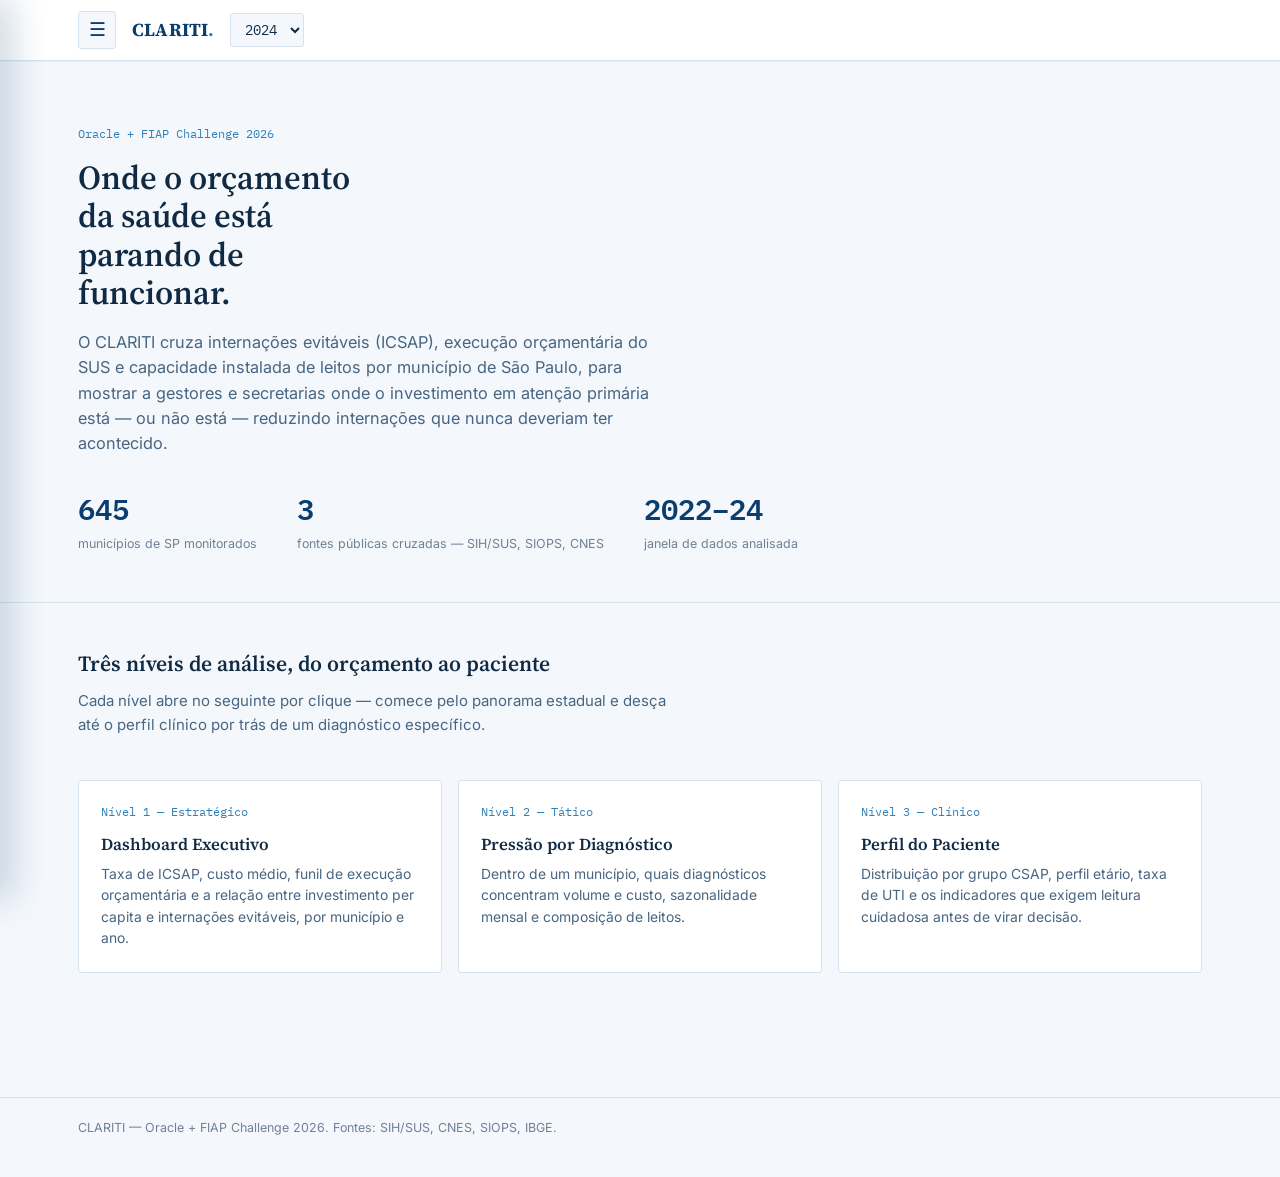
==== clariti-frontend/clariti-frontend/index.html @ 3a01d3ef "Adicionando a aplicação web" ====
<!DOCTYPE html>
<html lang="pt-BR">
<head>
<meta charset="UTF-8">
<meta name="viewport" content="width=device-width, initial-scale=1.0">
<title>CLARITI — Inteligência Orçamentária em Saúde Pública</title>
<link rel="stylesheet" href="css/style.css">
</head>
<body>

<header class="topnav">
  <div class="topnav-inner">
    <button id="menu-toggle" class="menu-toggle" aria-label="Abrir menu" aria-expanded="false">☰</button>
    <a href="index.html" class="brand">CLARITI<span>.</span></a>
    <nav class="nav-links" aria-label="Navegação principal">
      <a href="index.html">Início</a>
      <a href="executivo.html">Executivo</a>
      <a href="tatico.html">Tático</a>
      <a href="clinico.html">Clínico</a>
      <a href="metodologia.html">Metodologia</a>
    </nav>
    <div class="nav-controls">
      <select id="year-select" class="year-select" aria-label="Ano de referência"></select>
    </div>
  </div>
</header>

<aside id="side-menu" class="side-menu" aria-label="Menu lateral">
  <div class="side-menu-head"><span>CLARITI</span><button id="menu-close" aria-label="Fechar menu">×</button></div>
  <div class="side-menu-context">Inteligência para a gestão pública</div>
  <nav class="side-links">
    <a href="index.html">Início <span>01</span></a>
    <a href="executivo.html">Executivo <span>02</span></a>
    <a href="tatico.html">Tático <span>03</span></a>
    <a href="clinico.html">Clínico <span>04</span></a>
    <a href="metodologia.html">Metodologia <span>05</span></a>
    <a href="chatbot.html" class="side-ai">Assistente IA <span>→</span></a>
  </nav>
</aside>
<div id="nav-overlay" class="nav-overlay"></div>

<main>
  <section class="hero">
    <div class="shell">
      <div class="hero-kicker">Oracle + FIAP Challenge 2026</div>
      <h1>Onde o orçamento da saúde está parando de funcionar.</h1>
      <p>
        O CLARITI cruza internações evitáveis (ICSAP), execução orçamentária do SUS e
        capacidade instalada de leitos por município de São Paulo, para mostrar a gestores
        e secretarias onde o investimento em atenção primária está — ou não está — reduzindo
        internações que nunca deveriam ter acontecido.
      </p>
      <div class="hero-stats">
        <div>
          <span class="hero-stat-value">645</span>
          <span class="hero-stat-label">municípios de SP monitorados</span>
        </div>
        <div>
          <span class="hero-stat-value">3</span>
          <span class="hero-stat-label">fontes públicas cruzadas — SIH/SUS, SIOPS, CNES</span>
        </div>
        <div>
          <span class="hero-stat-value">2022–24</span>
          <span class="hero-stat-label">janela de dados analisada</span>
        </div>
      </div>
    </div>
  </section>

  <section class="shell">
    <h2 style="margin-top:44px;">Três níveis de análise, do orçamento ao paciente</h2>
    <p>Cada nível abre no seguinte por clique — comece pelo panorama estadual e desça até o perfil clínico por trás de um diagnóstico específico.</p>

    <div class="level-nav">
      <a href="executivo.html" class="level-card">
        <div class="level-num">Nível 1 — Estratégico</div>
        <h3>Dashboard Executivo</h3>
        <p>Taxa de ICSAP, custo médio, funil de execução orçamentária e a relação entre investimento per capita e internações evitáveis, por município e ano.</p>
      </a>
      <a href="tatico.html" class="level-card">
        <div class="level-num">Nível 2 — Tático</div>
        <h3>Pressão por Diagnóstico</h3>
        <p>Dentro de um município, quais diagnósticos concentram volume e custo, sazonalidade mensal e composição de leitos.</p>
      </a>
      <a href="clinico.html" class="level-card">
        <div class="level-num">Nível 3 — Clínico</div>
        <h3>Perfil do Paciente</h3>
        <p>Distribuição por grupo CSAP, perfil etário, taxa de UTI e os indicadores que exigem leitura cuidadosa antes de virar decisão.</p>
      </a>
    </div>
  </section>
</main>

<footer>
  <div class="shell">CLARITI — Oracle + FIAP Challenge 2026. Fontes: SIH/SUS, CNES, SIOPS, IBGE.</div>
</footer>

<script src="js/api.js"></script>
<script src="js/nav.js"></script>
</body>
</html>
---- clariti-frontend/clariti-frontend/css/style.css ----
@import url('https://fonts.googleapis.com/css2?family=Source+Serif+4:opsz,wght@8..60,400;8..60,600;8..60,700&family=Inter:wght@400;500;600&family=IBM+Plex+Mono:wght@500;600&display=swap');

:root {
  --ink: #102A43;
  --ink-soft: #486581;
  --paper: #F4F8FC;
  --paper-raised: #FFFFFF;
  --teal: #1769AA;
  --teal-dark: #0B3D6E;
  --teal-tint: #E3F0FA;
  --brass: #2F80B7;
  --brick: #C9564B;
  --brick-tint: #FBE9E7;
  --sage: #16826B;
  --sage-tint: #E1F3EE;
  --line: #D6E2ED;
  --muted: #718096;
  --radius: 3px;
  --font-display: 'Source Serif 4', Georgia, serif;
  --font-ui: 'Inter', -apple-system, sans-serif;
  --font-num: 'IBM Plex Mono', ui-monospace, monospace;
}

* { box-sizing: border-box; }

html { scroll-behavior: smooth; }

body {
  margin: 0;
  background: var(--paper);
  color: var(--ink);
  font-family: var(--font-ui);
  font-size: 15px;
  line-height: 1.55;
  -webkit-font-smoothing: antialiased;
}

h1, h2, h3 { font-family: var(--font-display); font-weight: 600; color: var(--ink); margin: 0 0 0.4em; }
h1 { font-size: 2.1rem; line-height: 1.15; }
h2 { font-size: 1.35rem; }
h3 { font-size: 1.05rem; }
p { margin: 0 0 1em; color: var(--ink-soft); max-width: 68ch; }
a { color: var(--teal-dark); }

button {
  font-family: var(--font-ui);
  cursor: pointer;
}

:focus-visible {
  outline: 2px solid var(--teal);
  outline-offset: 2px;
}

/* ---------- Layout shell ---------- */

.shell {
  max-width: 1180px;
  margin: 0 auto;
  padding: 0 28px;
}

/* ---------- Top nav ---------- */

.topnav {
  position: sticky;
  top: 0;
  z-index: 20;
  border-bottom: 1px solid var(--line);
  background: rgba(255, 255, 255, 0.96);
  box-shadow: 0 1px 0 rgba(16, 42, 67, 0.04);
}

.topnav-inner {
  max-width: 1180px;
  margin: 0 auto;
  padding: 0 28px;
  display: flex;
  align-items: center;
  gap: 16px;
  height: 60px;
}

.menu-toggle {
  width: 38px;
  height: 38px;
  border: 1px solid var(--line);
  border-radius: var(--radius);
  background: var(--paper);
  color: var(--teal-dark);
  font-size: 1.2rem;
  line-height: 1;
}

.menu-toggle:hover { background: var(--teal-tint); border-color: var(--teal); }

.brand {
  font-family: var(--font-display);
  font-weight: 700;
  font-size: 1.15rem;
  color: var(--teal-dark);
  text-decoration: none;
  letter-spacing: 0.01em;
}

.brand span { color: var(--brass); }

.nav-links {
  display: none;
  flex: 1;
}

.nav-links a {
  padding: 8px 12px;
  border-radius: var(--radius);
  color: var(--ink-soft);
  text-decoration: none;
  font-size: 0.92rem;
  font-weight: 500;
}

.nav-links a:hover { background: var(--teal-tint); color: var(--teal-dark); }
.nav-links a.active { color: var(--teal-dark); background: var(--teal-tint); }

.nav-controls {
  display: flex;
  align-items: center;
  gap: 10px;
  flex-shrink: 0;
}

.mode-badge {
  font-family: var(--font-num);
  font-size: 0.68rem;
  color: var(--brass);
  border: 1px solid #DCC9A8;
  padding: 4px 7px;
  border-radius: var(--radius);
  white-space: nowrap;
}

.year-select {
  font-family: var(--font-num);
  font-size: 0.85rem;
  padding: 6px 10px;
  border: 1px solid var(--line);
  border-radius: var(--radius);
  background: var(--paper);
  color: var(--ink);
}

.page-context {
  color: var(--muted);
  font-size: 0.78rem;
  border-left: 1px solid var(--line);
  padding-left: 14px;
}

.chat-toggle {
  border: 1px solid var(--teal);
  background: var(--teal-dark);
  color: white;
  padding: 7px 14px;
  border-radius: var(--radius);
  font-size: 0.85rem;
  font-weight: 500;
}

/* ---------- Sidebar navigation ---------- */

.side-menu {
  position: fixed;
  inset: 0 auto 0 0;
  width: 290px;
  padding: 22px 18px;
  background: var(--teal-dark);
  color: white;
  transform: translateX(-100%);
  transition: transform 0.24s ease;
  z-index: 40;
  box-shadow: 14px 0 32px rgba(11, 61, 110, 0.18);
}

.side-menu.open { transform: translateX(0); }

.side-menu-head {
  display: flex;
  align-items: center;
  justify-content: space-between;
  padding-bottom: 22px;
  border-bottom: 1px solid rgba(255,255,255,0.16);
  font-family: var(--font-display);
  font-size: 1.35rem;
  font-weight: 700;
}

.side-menu-head button {
  border: 0;
  background: transparent;
  color: white;
  font-size: 1.5rem;
  cursor: pointer;
}

.side-menu-context {
  padding: 18px 4px 26px;
  color: #B9D9F1;
  font-size: 0.78rem;
}

.side-links { display: grid; gap: 4px; }
.side-links a {
  display: flex;
  align-items: center;
  justify-content: space-between;
  padding: 12px 12px;
  color: #EAF5FD;
  border-radius: var(--radius);
  text-decoration: none;
  font-size: 0.9rem;
}
.side-links a:hover, .side-links a.active { background: rgba(255,255,255,0.12); color: white; }
.side-links span { color: #8FC5E9; font-family: var(--font-num); font-size: 0.7rem; }
.side-links .side-ai { margin-top: 16px; background: var(--teal); color: white; }
.side-links .side-ai:hover { background: #2587C7; }

.nav-overlay {
  position: fixed;
  inset: 0;
  background: rgba(16, 42, 67, 0.28);
  opacity: 0;
  pointer-events: none;
  transition: opacity 0.24s ease;
  z-index: 30;
}
.nav-overlay.open { opacity: 1; pointer-events: auto; }

.chat-toggle:hover { background: var(--teal); }

/* ---------- Page header ---------- */

.page-header {
  padding: 36px 0 24px;
  border-bottom: 1px solid var(--line);
  margin-bottom: 28px;
}

.page-header h1 { letter-spacing: -0.01em; }

.eyebrow {
  font-family: var(--font-num);
  font-size: 0.72rem;
  color: var(--muted);
  margin-bottom: 6px;
}

.page-header-row {
  display: flex;
  justify-content: space-between;
  align-items: flex-end;
  gap: 20px;
  flex-wrap: wrap;
}

.generate-btn {
  background: var(--teal);
  color: white;
  border: none;
  padding: 10px 18px;
  border-radius: var(--radius);
  font-size: 0.9rem;
  font-weight: 500;
  white-space: nowrap;
}

.generate-btn:hover { background: var(--teal-dark); }
.generate-btn:disabled { background: var(--muted); cursor: wait; }

main { padding-bottom: 80px; }

/* ---------- KPI cards ---------- */

.kpi-row {
  display: grid;
  grid-template-columns: repeat(5, 1fr);
  gap: 14px;
  margin-bottom: 32px;
}

.kpi-card {
  background: var(--paper-raised);
  border: 1px solid var(--line);
  border-radius: var(--radius);
  padding: 16px 16px 14px;
}

.kpi-label {
  font-size: 0.78rem;
  color: var(--muted);
  margin-bottom: 10px;
  line-height: 1.3;
}

.kpi-value {
  font-family: var(--font-num);
  font-size: 1.5rem;
  font-weight: 600;
  color: var(--ink);
  display: block;
}

.kpi-delta {
  display: inline-block;
  margin-top: 8px;
  font-family: var(--font-num);
  font-size: 0.75rem;
  font-weight: 600;
  padding: 2px 6px;
  border-radius: var(--radius);
}

.kpi-delta.up { background: var(--sage-tint); color: var(--sage); }
.kpi-delta.down { background: var(--brick-tint); color: var(--brick); }

/* ---------- Panels ---------- */

.panel-grid {
  display: grid;
  grid-template-columns: 1.3fr 1fr;
  gap: 16px;
  margin-bottom: 16px;
}

.panel {
  background: var(--paper-raised);
  border: 1px solid var(--line);
  border-radius: var(--radius);
  padding: 20px;
}

.panel:hover { border-color: #B9C9C1; }

.panel-full { grid-column: 1 / -1; }

.tactical-controls {
  display: grid;
  grid-template-columns: minmax(220px, 0.8fr) minmax(0, 1.6fr);
  gap: 22px;
  align-items: end;
  margin-bottom: 16px;
}
.filter-row { display: grid; grid-template-columns: 1.2fr 1fr 0.7fr; gap: 12px; }
.filter-row label { display: grid; gap: 5px; color: var(--ink-soft); font-size: 0.74rem; font-weight: 600; }
.filter-row input,
.filter-row select {
  width: 100%;
  min-height: 38px;
  border: 1px solid var(--line);
  border-radius: var(--radius);
  background: var(--paper-raised);
  color: var(--ink);
  font: inherit;
  font-size: 0.82rem;
  padding: 8px 10px;
}
.filter-row input:focus,
.filter-row select:focus { outline: 2px solid var(--teal); outline-offset: 1px; }
#chart-ranking-diagnosticos { max-height: 300px; margin-bottom: 14px; }
#lista-diag { display: grid; gap: 8px; }
#lista-diag .diagnostico-button { margin: 0; text-align: left; }

.map-panel { margin-bottom: 16px; }
.map-panel-head { display: flex; justify-content: space-between; align-items: flex-start; gap: 18px; }
.icsap-map { height: 390px; border: 1px solid var(--line); background: #DCECF5; z-index: 0; }
.map-legend { display: flex; align-items: center; gap: 12px; color: var(--muted); font-size: 0.74rem; white-space: nowrap; }
.map-legend span { display: inline-flex; align-items: center; gap: 5px; }
.legend-dot { width: 10px; height: 10px; border-radius: 50%; display: inline-block; }
.legend-dot.low { background: #65A9C4; }
.legend-dot.high { background: #C9564B; }
.leaflet-container { font-family: var(--font-ui); color: var(--ink); }
.leaflet-popup-content { margin: 12px 14px; font-size: 0.82rem; }
.map-popup-title { font-family: var(--font-display); font-size: 1rem; font-weight: 600; margin-bottom: 3px; }
.map-popup-value { font-family: var(--font-num); color: var(--teal-dark); }

.panel-title {
  font-size: 1rem;
  margin-bottom: 2px;
}

.panel-note {
  font-size: 0.82rem;
  color: var(--muted);
  margin-bottom: 14px;
}

.panel canvas { max-height: 280px; }

.callout {
  margin-top: 14px;
  padding: 12px 14px;
  background: var(--teal-tint);
  border-left: 3px solid var(--teal);
  border-radius: 0 var(--radius) var(--radius) 0;
  font-size: 0.85rem;
  color: var(--teal-dark);
}

/* ---------- Funnel (custom bars, no chart lib needed) ---------- */

.funnel-step { margin-bottom: 10px; }
.funnel-label {
  display: flex;
  justify-content: space-between;
  font-size: 0.82rem;
  color: var(--ink-soft);
  margin-bottom: 4px;
}
.funnel-label strong { font-family: var(--font-num); color: var(--ink); }
.funnel-bar-track { background: var(--paper); border-radius: var(--radius); overflow: hidden; height: 22px; }
.funnel-bar-fill { background: var(--teal); height: 100%; border-radius: var(--radius); transition: width 0.6s ease; }
.funnel-conv {
  font-family: var(--font-num);
  font-size: 0.72rem;
  color: var(--muted);
  margin: 2px 0 8px 4px;
}

/* ---------- Empty / waiting states ---------- */

.empty-state {
  text-align: center;
  padding: 70px 20px;
  border: 1px dashed var(--line);
  border-radius: var(--radius);
  background: var(--paper-raised);
}

.empty-state h2 { margin-bottom: 8px; }
.empty-state p { margin: 0 auto; }

.data-unavailable {
  min-height: 80px;
  display: grid;
  place-items: center;
  border: 1px dashed var(--line);
  background: var(--paper);
  color: var(--muted);
  font-size: 0.85rem;
  text-align: center;
  padding: 14px;
}

[hidden] { display: none !important; }

/* ---------- Breadcrumb ---------- */

.breadcrumb {
  font-size: 0.82rem;
  color: var(--muted);
  margin-bottom: 14px;
}
.breadcrumb a { color: var(--teal-dark); text-decoration: none; }
.breadcrumb a:hover { text-decoration: underline; }

/* ---------- Home hero ---------- */

.hero {
  padding: 64px 0 48px;
  border-bottom: 1px solid var(--line);
}

.hero-kicker {
  font-family: var(--font-num);
  font-size: 0.75rem;
  color: var(--brass);
  margin-bottom: 14px;
}

.hero h1 { max-width: 16ch; margin-bottom: 18px; }
.hero p { font-size: 1.02rem; max-width: 58ch; }

.hero-stats {
  display: flex;
  gap: 40px;
  margin-top: 30px;
}

.hero-stat-value {
  font-family: var(--font-num);
  font-size: 1.8rem;
  font-weight: 600;
  color: var(--teal-dark);
  display: block;
}

.hero-stat-label { font-size: 0.78rem; color: var(--muted); }

.level-nav {
  display: grid;
  grid-template-columns: repeat(3, 1fr);
  gap: 16px;
  margin: 44px 0;
}

.level-card {
  border: 1px solid var(--line);
  background: var(--paper-raised);
  border-radius: var(--radius);
  padding: 22px;
  text-decoration: none;
  display: block;
}

.level-card:hover { border-color: var(--teal); }

.diagnostico-button {
  width: 100%;
  margin-bottom: 8px;
  padding: 12px 14px;
  text-align: left;
}

.level-num {
  font-family: var(--font-num);
  font-size: 0.75rem;
  color: var(--brass);
  margin-bottom: 10px;
}

.level-card h3 { color: var(--ink); margin-bottom: 6px; }
.level-card p { font-size: 0.87rem; margin: 0; }

/* ---------- Methodology page ---------- */

.tier-block {
  border: 1px solid var(--line);
  border-radius: var(--radius);
  padding: 18px 20px;
  margin-bottom: 14px;
  background: var(--paper-raised);
}

.tier-tag {
  display: inline-block;
  font-family: var(--font-num);
  font-size: 0.7rem;
  font-weight: 600;
  padding: 3px 8px;
  border-radius: var(--radius);
  margin-bottom: 10px;
}

.tier-1 { background: var(--sage-tint); color: var(--sage); }
.tier-2 { background: #F1E6D2; color: var(--brass); }
.tier-3 { background: var(--brick-tint); color: var(--brick); }

/* ---------- Chat widget ---------- */

#chat-panel {
  position: fixed;
  right: 24px;
  bottom: 24px;
  width: 340px;
  max-height: 460px;
  background: var(--paper-raised);
  border: 1px solid var(--line);
  border-radius: var(--radius);
  box-shadow: 0 8px 28px rgba(18, 38, 31, 0.16);
  display: none;
  flex-direction: column;
  overflow: hidden;
  z-index: 50;
}

#chat-panel.open { display: flex; }

.chat-head {
  background: var(--teal-dark);
  color: white;
  padding: 12px 14px;
  font-size: 0.85rem;
  font-weight: 600;
  display: flex;
  justify-content: space-between;
  align-items: center;
}

.chat-head button {
  background: none;
  border: none;
  color: white;
  font-size: 1rem;
  line-height: 1;
}

#chat-log {
  flex: 1;
  overflow-y: auto;
  padding: 12px 14px;
  display: flex;
  flex-direction: column;
  gap: 10px;
}

.chat-msg {
  font-size: 0.85rem;
  padding: 8px 10px;
  border-radius: var(--radius);
  max-width: 88%;
  line-height: 1.4;
}

.chat-msg.user { align-self: flex-end; background: var(--teal-tint); color: var(--teal-dark); }
.chat-msg.bot { align-self: flex-start; background: var(--paper); color: var(--ink); }

.chat-input-row {
  display: flex;
  border-top: 1px solid var(--line);
}

.chat-input-row input {
  flex: 1;
  border: none;
  padding: 10px 12px;
  font-family: var(--font-ui);
  font-size: 0.85rem;
  background: transparent;
}

.chat-input-row input:focus { outline: none; }

.chat-input-row button {
  border: none;
  background: var(--teal);
  color: white;
  padding: 0 16px;
  font-size: 0.85rem;
  font-weight: 500;
}

.chat-input-row button:hover { background: var(--teal-dark); }

/* ---------- Dedicated AI page ---------- */

.chatbot-shell { max-width: 1080px; }
.chatbot-header { max-width: 760px; }
.chatbot-header h1 { max-width: 18ch; }

.chat-workspace {
  display: grid;
  grid-template-columns: minmax(220px, 0.72fr) minmax(0, 1.45fr);
  gap: 22px;
  align-items: stretch;
}

.chat-intro {
  padding: 22px 4px 22px 0;
}

.chat-intro h2 { margin-top: 28px; }
.chat-status {
  display: inline-flex;
  align-items: center;
  gap: 7px;
  color: var(--sage);
  font-family: var(--font-num);
  font-size: 0.72rem;
  text-transform: uppercase;
}
.chat-status i { width: 7px; height: 7px; border-radius: 50%; background: var(--sage); display: inline-block; }
.prompt-list { display: grid; gap: 8px; margin-top: 24px; }
.prompt-chip {
  text-align: left;
  border: 1px solid var(--line);
  border-radius: var(--radius);
  background: var(--paper-raised);
  color: var(--teal-dark);
  padding: 10px 12px;
  font-size: 0.78rem;
}
.prompt-chip:hover { border-color: var(--teal); background: var(--teal-tint); }

.chat-card {
  min-height: 500px;
  display: flex;
  flex-direction: column;
  background: var(--paper-raised);
  border: 1px solid var(--line);
  border-radius: var(--radius);
  box-shadow: 0 12px 30px rgba(11, 61, 110, 0.08);
  overflow: hidden;
}
.chat-card .chat-log { flex: 1; min-height: 350px; padding: 24px; display: flex; flex-direction: column; gap: 14px; overflow-y: auto; }
.chat-card .chat-msg { max-width: 78%; padding: 12px 14px; font-size: 0.9rem; }
.chat-card .chat-input-row { min-height: 58px; background: var(--paper); }
.chat-card .chat-input-row input { padding-left: 18px; }
.chat-card .chat-input-row button { padding: 0 20px; }

/* ---------- Footer ---------- */

footer {
  border-top: 1px solid var(--line);
  padding: 20px 0 40px;
  font-size: 0.78rem;
  color: var(--muted);
}

/* ---------- Responsive ---------- */

@media (max-width: 880px) {
  .kpi-row { grid-template-columns: repeat(2, 1fr); }
  .panel-grid { grid-template-columns: 1fr; }
  .level-nav { grid-template-columns: 1fr; }
  .topnav-inner { gap: 16px; overflow-x: auto; }
  .topnav-inner { height: auto; min-height: 60px; padding-top: 10px; padding-bottom: 10px; }
  .mode-badge { display: none; }
  .chat-workspace { grid-template-columns: 1fr; }
  .chat-intro { padding: 0; }
  .tactical-controls { grid-template-columns: 1fr; gap: 12px; }
}

@media (max-width: 560px) {
  .shell { padding: 0 18px; }
  h1 { font-size: 1.8rem; }
  .topnav-inner { padding-left: 18px; padding-right: 18px; }
  .nav-controls { margin-left: auto; }
  .page-context { display: none; }
  .hero { padding: 42px 0 34px; }
  .hero-stats { display: grid; grid-template-columns: repeat(2, 1fr); gap: 20px; }
  .hero-stats > div:last-child { grid-column: 1 / -1; }
  .kpi-row { gap: 10px; }
  .kpi-card { padding: 13px; }
  .kpi-value { font-size: 1.25rem; }
  .panel { padding: 16px; }
  .filter-row { grid-template-columns: 1fr; }
  .map-panel-head { display: block; }
  .map-legend { margin: 8px 0 12px; }
  .icsap-map { height: 320px; }
  .side-menu { width: min(290px, 86vw); }
  .chat-card { min-height: 440px; }
  .chat-card .chat-log { min-height: 290px; padding: 16px; }
}

@media (prefers-reduced-motion: reduce) {
  * { transition: none !important; }
}
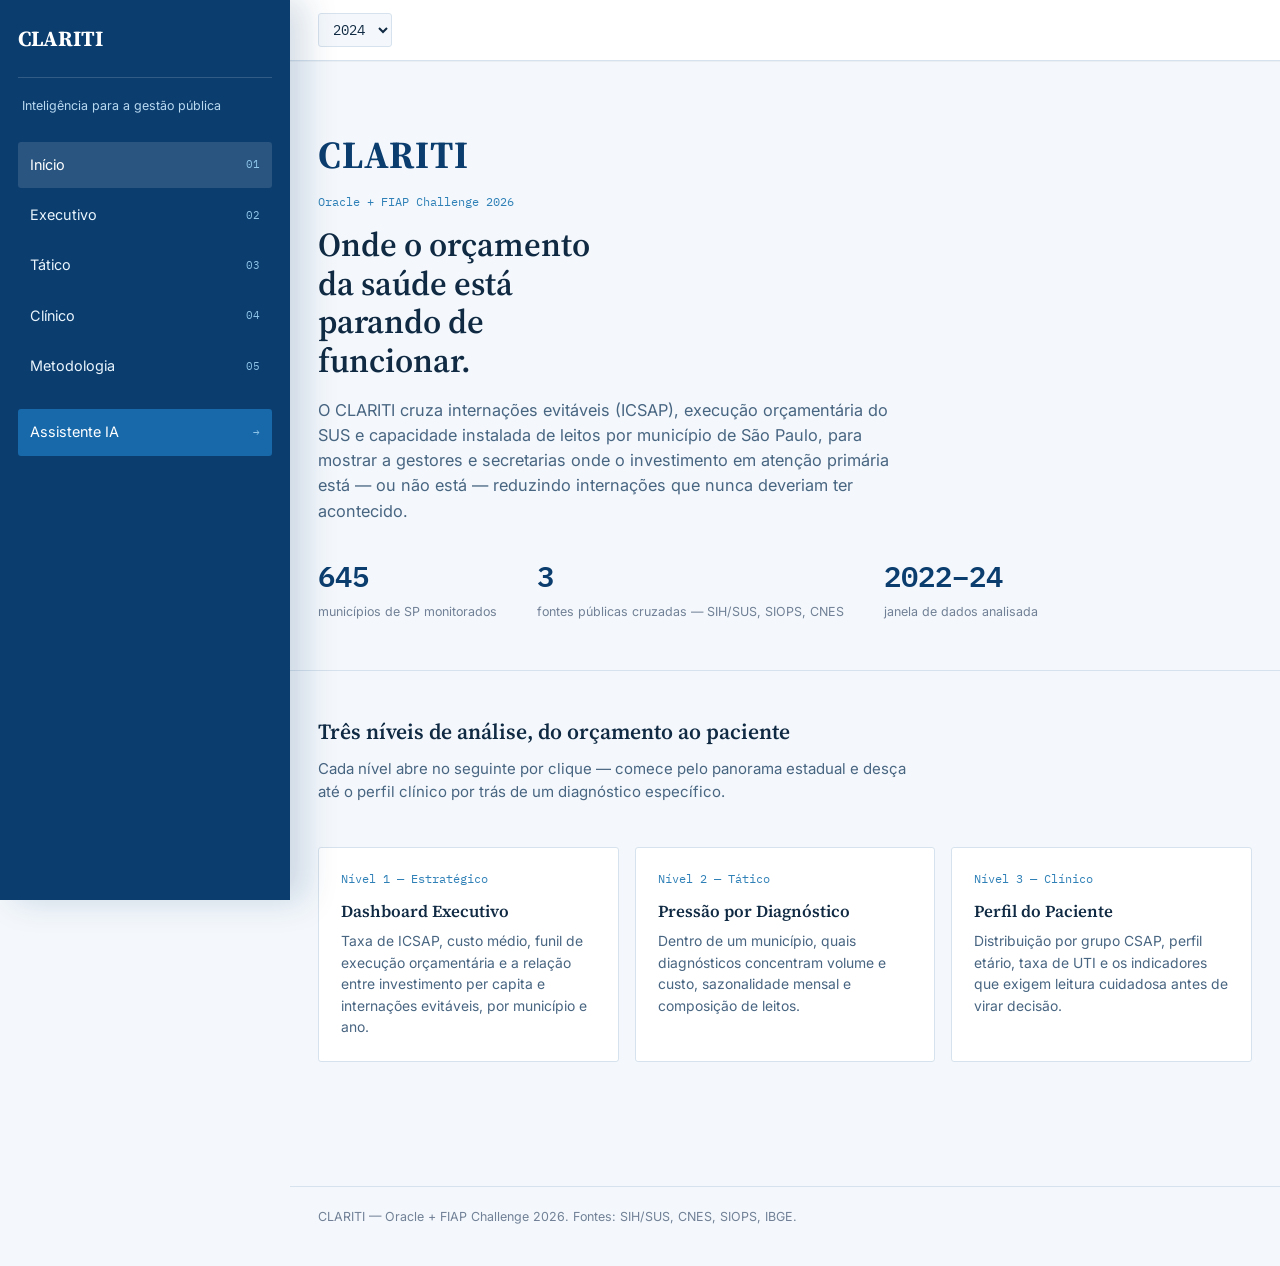
==== commit 3dd9e47d: "Inserção Site Vercel" ====
--- a/clariti-frontend/clariti-frontend/index.html
+++ b/clariti-frontend/clariti-frontend/index.html
@@ -11,7 +11,7 @@
 <header class="topnav">
   <div class="topnav-inner">
     <button id="menu-toggle" class="menu-toggle" aria-label="Abrir menu" aria-expanded="false">☰</button>
-    <a href="index.html" class="brand">CLARITI<span>.</span></a>
+   
     <nav class="nav-links" aria-label="Navegação principal">
       <a href="index.html">Início</a>
       <a href="executivo.html">Executivo</a>
@@ -42,6 +42,7 @@
 <main>
   <section class="hero">
     <div class="shell">
+      <div class="hero-brand">CLARITI</div>
       <div class="hero-kicker">Oracle + FIAP Challenge 2026</div>
       <h1>Onde o orçamento da saúde está parando de funcionar.</h1>
       <p>
--- a/clariti-frontend/clariti-frontend/css/style.css
+++ b/clariti-frontend/clariti-frontend/css/style.css
@@ -16,6 +16,7 @@
   --line: #D6E2ED;
   --muted: #718096;
   --radius: 3px;
+  --sidebar-width: 290px;
   --font-display: 'Source Serif 4', Georgia, serif;
   --font-ui: 'Inter', -apple-system, sans-serif;
   --font-num: 'IBM Plex Mono', ui-monospace, monospace;
@@ -27,6 +28,7 @@
 
 body {
   margin: 0;
+  padding-left: var(--sidebar-width);
   background: var(--paper);
   color: var(--ink);
   font-family: var(--font-ui);
@@ -82,6 +84,7 @@
 }
 
 .menu-toggle {
+  display: none;
   width: 38px;
   height: 38px;
   border: 1px solid var(--line);
@@ -171,17 +174,17 @@
 .side-menu {
   position: fixed;
   inset: 0 auto 0 0;
-  width: 290px;
+  width: var(--sidebar-width);
   padding: 22px 18px;
   background: var(--teal-dark);
   color: white;
-  transform: translateX(-100%);
+  overflow-y: auto;
   transition: transform 0.24s ease;
   z-index: 40;
   box-shadow: 14px 0 32px rgba(11, 61, 110, 0.18);
 }
 
-.side-menu.open { transform: translateX(0); }
+.side-menu-head button { display: none; }
 
 .side-menu-head {
   display: flex;
@@ -341,6 +344,58 @@
 .panel:hover { border-color: #B9C9C1; }
 
 .panel-full { grid-column: 1 / -1; }
+.seasonality-panel {
+  margin-bottom: 30px;
+  border-top: 4px solid var(--teal);
+  background: linear-gradient(180deg, #F1F8FC 0%, var(--paper-raised) 34%);
+}
+.section-heading { margin: 0 0 14px; }
+.ranking-section-heading { border-left: 4px solid var(--brass); padding-left: 14px; }
+.section-heading h2 { margin: 0 0 4px; font-size: 1.35rem; }
+.section-heading p { margin: 0; font-size: 0.85rem; }
+.section-kicker {
+  margin-bottom: 5px;
+  color: var(--teal-dark);
+  font-family: var(--font-num);
+  font-size: 0.68rem;
+  font-weight: 600;
+  letter-spacing: 0.04em;
+}
+
+.municipio-guide {
+  display: grid;
+  grid-template-columns: minmax(0, 1.2fr) minmax(360px, 1fr);
+  gap: 28px;
+  align-items: center;
+  margin-bottom: 16px;
+  padding: 22px 24px;
+  border: 2px solid var(--teal);
+  border-radius: var(--radius);
+  background: var(--teal-tint);
+}
+.municipio-guide-intro h2 { margin-bottom: 8px; font-size: 1.3rem; }
+.municipio-guide-intro p { margin: 0; font-size: 0.88rem; }
+.municipio-steps { display: grid; gap: 8px; margin: 0; padding: 0; list-style: none; }
+.municipio-steps li {
+  display: flex;
+  align-items: center;
+  gap: 10px;
+  color: var(--ink-soft);
+  font-size: 0.84rem;
+}
+.municipio-steps strong {
+  display: grid;
+  place-items: center;
+  width: 26px;
+  height: 26px;
+  flex: 0 0 26px;
+  border-radius: 50%;
+  background: var(--teal-dark);
+  color: white;
+  font-family: var(--font-num);
+  font-size: 0.7rem;
+}
+.municipio-steps b { color: var(--teal-dark); }
 
 .tactical-controls {
   display: grid;
@@ -348,6 +403,8 @@
   gap: 22px;
   align-items: end;
   margin-bottom: 16px;
+  border-left: 4px solid var(--teal);
+  background: linear-gradient(90deg, var(--teal-tint) 0%, var(--paper-raised) 42%);
 }
 .filter-row { display: grid; grid-template-columns: 1.2fr 1fr 0.7fr; gap: 12px; }
 .filter-row label { display: grid; gap: 5px; color: var(--ink-soft); font-size: 0.74rem; font-weight: 600; }
@@ -368,6 +425,7 @@
 #chart-ranking-diagnosticos { max-height: 300px; margin-bottom: 14px; }
 #lista-diag { display: grid; gap: 8px; }
 #lista-diag .diagnostico-button { margin: 0; text-align: left; }
+.diagnostico-details-panel { min-width: 0; }
 
 .map-panel { margin-bottom: 16px; }
 .map-panel-head { display: flex; justify-content: space-between; align-items: flex-start; gap: 18px; }
@@ -394,6 +452,7 @@
 }
 
 .panel canvas { max-height: 280px; }
+.seasonality-panel canvas { width: 100% !important; max-height: 320px; }
 
 .callout {
   margin-top: 14px;
@@ -469,6 +528,15 @@
   border-bottom: 1px solid var(--line);
 }
 
+.hero-brand {
+  margin-bottom: 8px;
+  color: var(--teal-dark);
+  font-family: var(--font-display);
+  font-size: 2.4rem;
+  font-weight: 700;
+  letter-spacing: 0.02em;
+}
+
 .hero-kicker {
   font-family: var(--font-num);
   font-size: 0.75rem;
@@ -519,6 +587,10 @@
   padding: 12px 14px;
   text-align: left;
 }
+.diagnostico-button strong,
+.diagnostico-button span { display: block; }
+.diagnostico-button strong { margin-bottom: 4px; color: var(--teal-dark); }
+.diagnostico-button span { color: var(--ink-soft); font-size: 0.8rem; }
 
 .level-num {
   font-family: var(--font-num);
@@ -553,6 +625,19 @@
 .tier-1 { background: var(--sage-tint); color: var(--sage); }
 .tier-2 { background: #F1E6D2; color: var(--brass); }
 .tier-3 { background: var(--brick-tint); color: var(--brick); }
+
+.data-quality-highlight {
+  margin-top: 14px;
+  padding: 18px 20px;
+  border-left: 4px solid var(--brass);
+  background: #F8F4EC;
+  color: var(--ink-soft);
+  font-style: italic;
+}
+.data-quality-highlight p { margin: 0 0 12px; }
+.data-quality-highlight p:last-child { margin-bottom: 0; }
+.data-quality-highlight strong { color: var(--ink); }
+.data-quality-sources { color: var(--muted); font-size: 0.82rem; }
 
 /* ---------- Chat widget ---------- */
 
@@ -679,6 +764,20 @@
   font-size: 0.78rem;
 }
 .prompt-chip:hover { border-color: var(--teal); background: var(--teal-tint); }
+.chat-reset-btn {
+  display: block;
+  width: calc(100% - 36px);
+  margin: 12px 18px 18px;
+  border: 1px solid var(--teal);
+  border-radius: var(--radius);
+  background: var(--teal);
+  color: white;
+  padding: 10px 12px;
+  font-size: 0.78rem;
+  font-weight: 600;
+  transition: background 0.18s ease, color 0.18s ease;
+}
+.chat-reset-btn:hover { background: var(--teal-dark); color: white; }
 
 .chat-card {
   min-height: 500px;
@@ -692,6 +791,12 @@
 }
 .chat-card .chat-log { flex: 1; min-height: 350px; padding: 24px; display: flex; flex-direction: column; gap: 14px; overflow-y: auto; }
 .chat-card .chat-msg { max-width: 78%; padding: 12px 14px; font-size: 0.9rem; }
+.chat-response-chart {
+  display: block;
+  width: 100% !important;
+  max-height: 220px;
+  margin-top: 14px;
+}
 .chat-card .chat-input-row { min-height: 58px; background: var(--paper); }
 .chat-card .chat-input-row input { padding-left: 18px; }
 .chat-card .chat-input-row button { padding: 0 20px; }
@@ -708,8 +813,14 @@
 /* ---------- Responsive ---------- */
 
 @media (max-width: 880px) {
+  body { padding-left: 0; }
+  .menu-toggle { display: block; }
+  .side-menu { transform: translateX(-100%); }
+  .side-menu.open { transform: translateX(0); }
+  .side-menu-head button { display: block; }
   .kpi-row { grid-template-columns: repeat(2, 1fr); }
   .panel-grid { grid-template-columns: 1fr; }
+  .municipio-guide { grid-template-columns: 1fr; gap: 16px; }
   .level-nav { grid-template-columns: 1fr; }
   .topnav-inner { gap: 16px; overflow-x: auto; }
   .topnav-inner { height: auto; min-height: 60px; padding-top: 10px; padding-bottom: 10px; }
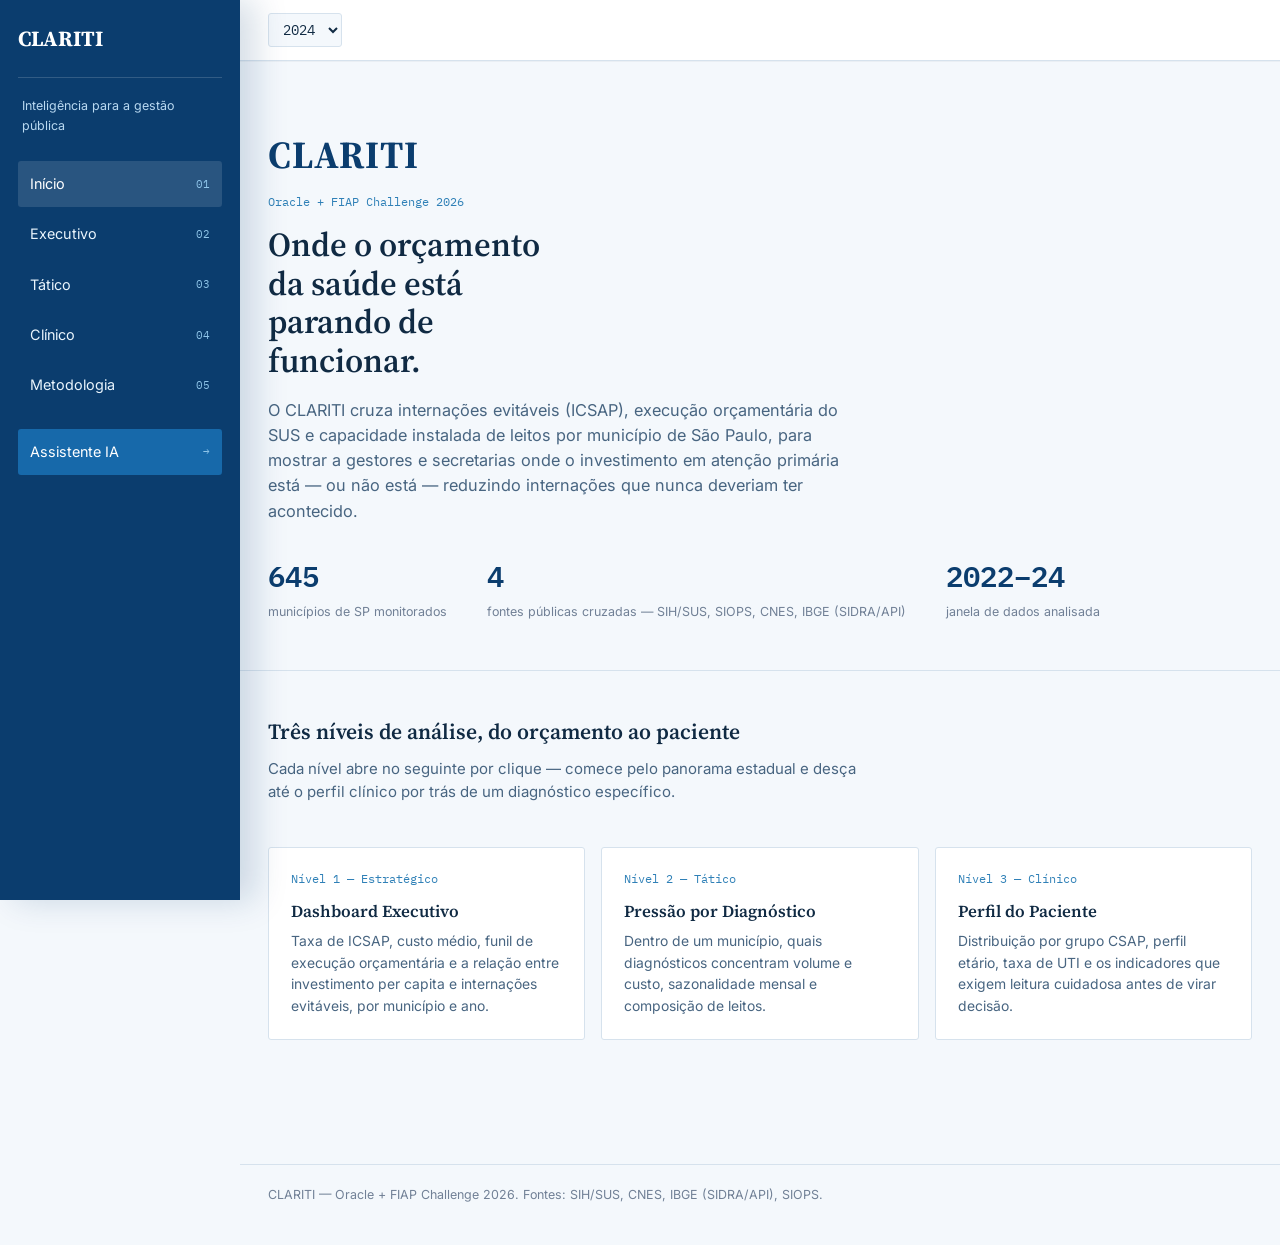
==== commit 7a788cfd: "Ajustes no UI" ====
--- a/clariti-frontend/clariti-frontend/index.html
+++ b/clariti-frontend/clariti-frontend/index.html
@@ -57,8 +57,8 @@
           <span class="hero-stat-label">municípios de SP monitorados</span>
         </div>
         <div>
-          <span class="hero-stat-value">3</span>
-          <span class="hero-stat-label">fontes públicas cruzadas — SIH/SUS, SIOPS, CNES</span>
+          <span class="hero-stat-value">4</span>
+          <span class="hero-stat-label">fontes públicas cruzadas — SIH/SUS, SIOPS, CNES, IBGE (SIDRA/API)</span>
         </div>
         <div>
           <span class="hero-stat-value">2022–24</span>
@@ -93,7 +93,7 @@
 </main>
 
 <footer>
-  <div class="shell">CLARITI — Oracle + FIAP Challenge 2026. Fontes: SIH/SUS, CNES, SIOPS, IBGE.</div>
+  <div class="shell">CLARITI — Oracle + FIAP Challenge 2026. Fontes: SIH/SUS, CNES, IBGE (SIDRA/API), SIOPS.</div>
 </footer>
 
 <script src="js/api.js"></script>
--- a/clariti-frontend/clariti-frontend/css/style.css
+++ b/clariti-frontend/clariti-frontend/css/style.css
@@ -16,7 +16,7 @@
   --line: #D6E2ED;
   --muted: #718096;
   --radius: 3px;
-  --sidebar-width: 290px;
+  --sidebar-width: 240px;
   --font-display: 'Source Serif 4', Georgia, serif;
   --font-ui: 'Inter', -apple-system, sans-serif;
   --font-num: 'IBM Plex Mono', ui-monospace, monospace;
@@ -847,7 +847,7 @@
   .map-panel-head { display: block; }
   .map-legend { margin: 8px 0 12px; }
   .icsap-map { height: 320px; }
-  .side-menu { width: min(290px, 86vw); }
+  .side-menu { width: min(280px, 86vw); }
   .chat-card { min-height: 440px; }
   .chat-card .chat-log { min-height: 290px; padding: 16px; }
 }
